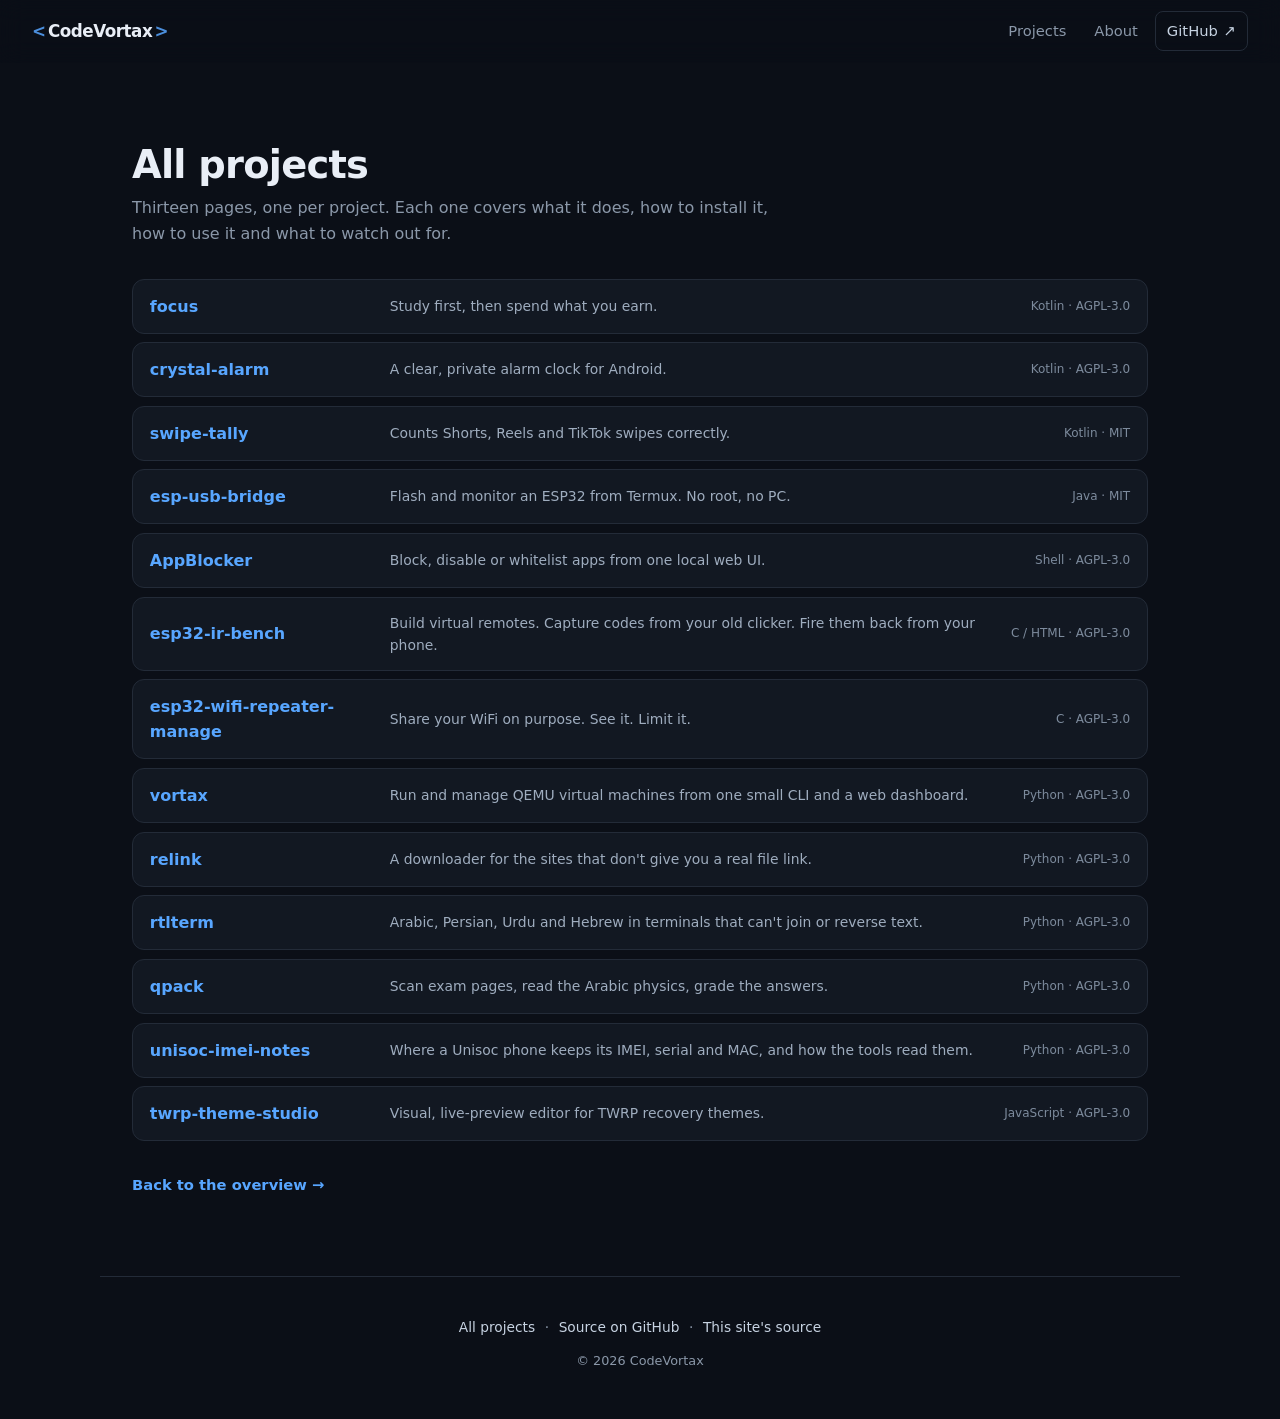
==== projects.html @ 7f116d04 "Add a page per project, generated from data/projects/*.json Build script turns each project's JSON i" ====
<!doctype html>
<html lang="en" class="no-js">
<head>
<meta charset="utf-8">
<meta name="viewport" content="width=device-width, initial-scale=1">
<title>All projects — CodeVortax</title>
<meta name="description" content="Every CodeVortax project, with a page of its own: Android apps, ESP32 firmware, CLI and web tools.">
<meta name="theme-color" content="#0b0f17">
<meta name="color-scheme" content="dark">
<link rel="canonical" href="https://codevortax.github.io/projects.html">

<meta property="og:type" content="website">
<meta property="og:title" content="All projects — CodeVortax">
<meta property="og:description" content="Every CodeVortax project, with a page of its own: Android apps, ESP32 firmware, CLI and web tools.">
<meta property="og:url" content="https://codevortax.github.io/projects.html">
<meta name="twitter:card" content="summary_large_image">

<link rel="icon" href="data:image/svg+xml,%3Csvg xmlns='http://www.w3.org/2000/svg' viewBox='0 0 64 64'%3E%3Crect width='64' height='64' rx='14' fill='%230b0f17'/%3E%3Cpath d='M40 20 26 32l14 12' fill='none' stroke='%2358a6ff' stroke-width='6' stroke-linecap='round' stroke-linejoin='round'/%3E%3C/svg%3E">
<link rel="stylesheet" href="style.css">
<script>document.documentElement.classList.replace('no-js','js');</script>
</head>
<body>

<a class="skip" href="#main">Skip to content</a>
<div class="progress"><span id="bar"></span></div>

<header class="nav">
  <a class="brand" href="index.html">
    <span class="brand-mark" aria-hidden="true">&lt;</span>CodeVortax<span class="brand-mark" aria-hidden="true">&gt;</span>
  </a>
  <nav aria-label="Sections">
    <a href="index.html#projects">Projects</a>
    <a href="index.html#about">About</a>
    <a class="gh" href="https://github.com/CodeVortax">GitHub <span aria-hidden="true">↗</span></a>
  </nav>
</header>

<main id="main">
  <section class="section">
    <div class="section-head reveal">
      <h2>All projects</h2>
      <p>Thirteen pages, one per project. Each one covers what it does, how to install it, how to use it and what to watch out for.</p>
    </div>
    <ul class="rows">
      <li class="row reveal">
        <a href="projects/focus.html">
          <span class="row-name">focus</span>
          <span class="row-desc">Study first, then spend what you earn.</span>
          <span class="row-meta">Kotlin · AGPL-3.0</span>
        </a>
      </li>
      <li class="row reveal">
        <a href="projects/crystal-alarm.html">
          <span class="row-name">crystal-alarm</span>
          <span class="row-desc">A clear, private alarm clock for Android.</span>
          <span class="row-meta">Kotlin · AGPL-3.0</span>
        </a>
      </li>
      <li class="row reveal">
        <a href="projects/swipe-tally.html">
          <span class="row-name">swipe-tally</span>
          <span class="row-desc">Counts Shorts, Reels and TikTok swipes correctly.</span>
          <span class="row-meta">Kotlin · MIT</span>
        </a>
      </li>
      <li class="row reveal">
        <a href="projects/esp-usb-bridge.html">
          <span class="row-name">esp-usb-bridge</span>
          <span class="row-desc">Flash and monitor an ESP32 from Termux. No root, no PC.</span>
          <span class="row-meta">Java · MIT</span>
        </a>
      </li>
      <li class="row reveal">
        <a href="projects/appblocker.html">
          <span class="row-name">AppBlocker</span>
          <span class="row-desc">Block, disable or whitelist apps from one local web UI.</span>
          <span class="row-meta">Shell · AGPL-3.0</span>
        </a>
      </li>
      <li class="row reveal">
        <a href="projects/esp32-ir-bench.html">
          <span class="row-name">esp32-ir-bench</span>
          <span class="row-desc">Build virtual remotes. Capture codes from your old clicker. Fire them back from your phone.</span>
          <span class="row-meta">C / HTML · AGPL-3.0</span>
        </a>
      </li>
      <li class="row reveal">
        <a href="projects/esp32-wifi-repeater-manage.html">
          <span class="row-name">esp32-wifi-repeater-manage</span>
          <span class="row-desc">Share your WiFi on purpose. See it. Limit it.</span>
          <span class="row-meta">C · AGPL-3.0</span>
        </a>
      </li>
      <li class="row reveal">
        <a href="projects/vortax.html">
          <span class="row-name">vortax</span>
          <span class="row-desc">Run and manage QEMU virtual machines from one small CLI and a web dashboard.</span>
          <span class="row-meta">Python · AGPL-3.0</span>
        </a>
      </li>
      <li class="row reveal">
        <a href="projects/relink.html">
          <span class="row-name">relink</span>
          <span class="row-desc">A downloader for the sites that don't give you a real file link.</span>
          <span class="row-meta">Python · AGPL-3.0</span>
        </a>
      </li>
      <li class="row reveal">
        <a href="projects/rtlterm.html">
          <span class="row-name">rtlterm</span>
          <span class="row-desc">Arabic, Persian, Urdu and Hebrew in terminals that can't join or reverse text.</span>
          <span class="row-meta">Python · AGPL-3.0</span>
        </a>
      </li>
      <li class="row reveal">
        <a href="projects/qpack.html">
          <span class="row-name">qpack</span>
          <span class="row-desc">Scan exam pages, read the Arabic physics, grade the answers.</span>
          <span class="row-meta">Python · AGPL-3.0</span>
        </a>
      </li>
      <li class="row reveal">
        <a href="projects/unisoc-imei-notes.html">
          <span class="row-name">unisoc-imei-notes</span>
          <span class="row-desc">Where a Unisoc phone keeps its IMEI, serial and MAC, and how the tools read them.</span>
          <span class="row-meta">Python · AGPL-3.0</span>
        </a>
      </li>
      <li class="row reveal">
        <a href="projects/twrp-theme-studio.html">
          <span class="row-name">twrp-theme-studio</span>
          <span class="row-desc">Visual, live-preview editor for TWRP recovery themes.</span>
          <span class="row-meta">JavaScript · AGPL-3.0</span>
        </a>
      </li>
    </ul>
    <p class="more reveal"><a href="index.html#projects">Back to the overview <span aria-hidden="true">→</span></a></p>
  </section>
</main>

<footer>
  <p class="foot-links">
    <a href="index.html#projects">All projects</a>
    <span aria-hidden="true">·</span>
    <a href="https://github.com/CodeVortax">Source on GitHub</a>
    <span aria-hidden="true">·</span>
    <a href="https://github.com/CodeVortax/CodeVortax.github.io">This site's source</a>
  </p>
  <p class="foot-copy">&copy; <span id="year">2026</span> CodeVortax</p>
</footer>

<script src="app.js" defer></script>
</body>
</html>
---- style.css ----
/* ---------- tokens ---------- */
:root{
  --bg:#0b0f17;
  --bg-soft:#11161f;
  --card:#121822;
  --card-hover:#161d29;
  --line:#232b38;
  --line-hover:#3d6fb4;
  --fg:#e9eef6;
  --muted:#8b98a9;
  --accent:#58a6ff;
  --accent-2:#8b5cf6;
  --green:#3fb950;
  --radius:14px;
  --maxw:1080px;
  --ease:cubic-bezier(.22,.61,.36,1);
}

*,*::before,*::after{box-sizing:border-box}

html{scroll-behavior:smooth;-webkit-text-size-adjust:100%}

body{
  margin:0;
  font-family:ui-sans-serif,system-ui,-apple-system,"Segoe UI",Roboto,sans-serif;
  background:var(--bg);
  color:var(--fg);
  line-height:1.6;
  overflow-x:hidden;
  -webkit-font-smoothing:antialiased;
}

h1,h2,h3{line-height:1.15;letter-spacing:-.02em}
a{color:var(--accent);text-decoration:none}
code{
  font-family:ui-monospace,SFMono-Regular,Menlo,Consolas,monospace;
  font-size:.9em;
  background:#1b2331;
  border:1px solid var(--line);
  border-radius:6px;
  padding:.1em .35em;
  color:#c9d7ea;
}

.skip{
  position:absolute;left:-9999px;top:0;z-index:100;
  background:var(--accent);color:#04121f;padding:.6rem 1rem;border-radius:0 0 8px 0;
}
.skip:focus{left:0}

:focus-visible{outline:2px solid var(--accent);outline-offset:3px;border-radius:4px}

/* ---------- scroll progress ---------- */
.progress{
  position:fixed;inset:0 0 auto 0;height:3px;z-index:60;
  background:transparent;pointer-events:none;
}
.progress span{
  display:block;height:100%;width:0;
  background:linear-gradient(90deg,var(--accent),var(--accent-2));
  transition:width .1s linear;
}

/* ---------- nav ---------- */
.nav{
  position:sticky;top:0;z-index:50;
  display:flex;align-items:center;justify-content:space-between;gap:1rem;
  padding:.7rem clamp(1rem,4vw,2rem);
  background:rgba(11,15,23,.72);
  backdrop-filter:blur(12px);
  -webkit-backdrop-filter:blur(12px);
  border-bottom:1px solid transparent;
  transition:border-color .3s var(--ease),background .3s var(--ease);
  animation:dropIn .7s var(--ease) both;
}
.nav.scrolled{border-bottom-color:var(--line);background:rgba(11,15,23,.9)}

.brand{
  font-weight:800;letter-spacing:-.03em;font-size:1.05rem;color:var(--fg);
  display:inline-flex;align-items:center;gap:.15rem;
}
.brand-mark{color:var(--accent);opacity:.85}

.nav nav{display:flex;align-items:center;gap:.35rem}
.nav nav a{
  color:var(--muted);font-size:.92rem;font-weight:500;
  padding:.45rem .7rem;border-radius:8px;
  transition:color .2s var(--ease),background .2s var(--ease);
}
.nav nav a:hover{color:var(--fg);background:#1a2130}
.nav nav a.gh{
  color:#c7d3e2;border:1px solid var(--line);
  display:inline-flex;align-items:center;gap:.35rem;
  transition:border-color .25s var(--ease),color .25s var(--ease),transform .25s var(--ease);
}
.nav nav a.gh:hover{border-color:var(--accent);color:#fff;transform:translateY(-1px)}

@media (max-width:520px){
  .nav nav a[href="#about"]{display:none}
  .nav nav a{padding:.4rem .55rem;font-size:.86rem}
}

/* keep anchor targets clear of the sticky nav */
section[id]{scroll-margin-top:72px}

/* ---------- hero ---------- */
.hero{
  position:relative;overflow:hidden;
  padding:clamp(4rem,11vw,7.5rem) clamp(1rem,4vw,2rem) clamp(3rem,7vw,5rem);
  text-align:center;
  isolation:isolate;
}
.grid-bg{
  position:absolute;inset:0;z-index:-2;
  background-image:
    linear-gradient(to right,rgba(88,166,255,.07) 1px,transparent 1px),
    linear-gradient(to bottom,rgba(88,166,255,.07) 1px,transparent 1px);
  background-size:56px 56px;
  mask-image:radial-gradient(ellipse 70% 60% at 50% 30%,#000 20%,transparent 75%);
  -webkit-mask-image:radial-gradient(ellipse 70% 60% at 50% 30%,#000 20%,transparent 75%);
}
.blob{
  position:absolute;z-index:-1;border-radius:50%;filter:blur(70px);opacity:.4;
}
.blob.b1{
  width:34rem;height:34rem;left:50%;top:-14rem;margin-left:-20rem;
  background:radial-gradient(circle,#1f6feb,transparent 65%);
  animation:float 16s ease-in-out infinite;
}
.blob.b2{
  width:28rem;height:28rem;right:-8rem;top:4rem;
  background:radial-gradient(circle,#8b5cf6,transparent 65%);
  animation:float 20s ease-in-out infinite reverse;
}

.hero-inner{max-width:46rem;margin:0 auto}
.eyebrow{
  display:inline-flex;align-items:center;gap:.5rem;
  margin:0 0 1.1rem;
  font-size:.8rem;font-weight:600;letter-spacing:.08em;text-transform:uppercase;
  color:var(--muted);
  border:1px solid var(--line);border-radius:999px;
  padding:.35rem .8rem;background:rgba(18,24,34,.7);
}
.eyebrow .dot{
  width:7px;height:7px;border-radius:50%;background:var(--green);
  box-shadow:0 0 0 0 rgba(63,185,80,.6);
  animation:pulse 2.4s ease-out infinite;
}
.hero h1{
  margin:0 0 .9rem;
  font-size:clamp(2.6rem,9vw,4.6rem);
  font-weight:800;
  background:linear-gradient(180deg,#fff 20%,#93a8c4 100%);
  -webkit-background-clip:text;background-clip:text;color:transparent;
}
.lead{
  margin:0 auto 2rem;max-width:38rem;
  font-size:clamp(1rem,2.4vw,1.17rem);
  color:#a9b6c7;
}
.cta{display:flex;gap:.75rem;justify-content:center;flex-wrap:wrap}
.btn{
  display:inline-flex;align-items:center;justify-content:center;
  padding:.72rem 1.3rem;border-radius:10px;
  font-weight:600;font-size:.95rem;
  transition:transform .25s var(--ease),box-shadow .25s var(--ease),background .25s var(--ease),border-color .25s var(--ease);
}
.btn.primary{
  background:linear-gradient(135deg,#2f81f7,#6b4ff5);
  color:#fff;
  box-shadow:0 6px 24px -8px rgba(88,166,255,.7);
}
.btn.primary:hover{transform:translateY(-2px);box-shadow:0 12px 30px -8px rgba(88,166,255,.8)}
.btn.ghost{border:1px solid var(--line);color:#d5e0ee;background:rgba(18,24,34,.6)}
.btn.ghost:hover{border-color:var(--accent);transform:translateY(-2px);color:#fff}

.stats{
  list-style:none;display:flex;flex-wrap:wrap;justify-content:center;gap:clamp(1.2rem,5vw,3rem);
  margin:3rem 0 0;padding:0;
}
.stats li{display:flex;flex-direction:column;gap:.1rem}
.stats b{font-size:1.5rem;font-weight:800;letter-spacing:-.03em}
.stats span{font-size:.76rem;color:var(--muted);text-transform:uppercase;letter-spacing:.08em}

/* hero entrance */
.js .hero .eyebrow,
.js .hero h1,
.js .hero .lead,
.js .hero .cta,
.js .hero .stats{animation:slideUp .85s var(--ease) both}
.js .hero .eyebrow{animation-delay:.05s}
.js .hero h1{animation-delay:.15s}
.js .hero .lead{animation-delay:.25s}
.js .hero .cta{animation-delay:.35s}
.js .hero .stats{animation-delay:.45s}

/* ---------- sections ---------- */
.section{
  max-width:var(--maxw);margin:0 auto;
  padding:clamp(3rem,7vw,5rem) clamp(1rem,4vw,2rem);
}
.section-head{max-width:42rem;margin-bottom:2rem}
.section-head h2{
  margin:0 0 .5rem;font-size:clamp(1.7rem,4.4vw,2.4rem);font-weight:800;
}
.section-head p{margin:0;color:var(--muted)}

/* ---------- filter chips ---------- */
.chips{display:flex;flex-wrap:wrap;gap:.5rem;margin-bottom:1.8rem}
.chip{
  font:inherit;font-size:.86rem;font-weight:600;
  color:var(--muted);cursor:pointer;
  background:var(--bg-soft);border:1px solid var(--line);
  padding:.45rem .95rem;border-radius:999px;
  transition:color .22s var(--ease),border-color .22s var(--ease),background .22s var(--ease),transform .22s var(--ease);
}
.chip:hover{color:var(--fg);transform:translateY(-1px)}
.chip.is-active{
  color:#04121f;background:linear-gradient(135deg,#7cc0ff,#a78bfa);
  border-color:transparent;
}

.empty{color:var(--muted);margin:0 0 1rem}

/* ---------- cards ---------- */
.grid{
  display:grid;
  grid-template-columns:repeat(auto-fill,minmax(min(100%,17.5rem),1fr));
  gap:1rem;
}
.card{
  position:relative;
  display:flex;flex-direction:column;gap:.7rem;
  padding:1.15rem 1.15rem 1rem;
  background:var(--card);
  border:1px solid var(--line);
  border-radius:var(--radius);
  color:inherit;overflow:hidden;
  transition:transform .3s var(--ease),border-color .3s var(--ease),background .3s var(--ease),box-shadow .3s var(--ease);
}
.card::after{
  content:"";position:absolute;inset:0;
  background:radial-gradient(360px circle at var(--mx,50%) var(--my,0%),rgba(88,166,255,.10),transparent 60%);
  opacity:0;transition:opacity .3s var(--ease);pointer-events:none;
}
.card:hover{
  transform:translateY(-4px);
  border-color:var(--line-hover);
  background:var(--card-hover);
  box-shadow:0 14px 34px -18px rgba(0,0,0,.9);
}
.card:hover::after{opacity:1}
.card:active{transform:translateY(-1px)}

.card-top{display:flex;align-items:center;justify-content:space-between;gap:.6rem}
.card h3{
  margin:0;font-size:1.02rem;font-weight:700;color:var(--accent);
  overflow-wrap:anywhere;
}
.badge{
  flex:none;font-size:.72rem;font-weight:700;color:#cbb2ff;
  background:rgba(139,92,246,.13);border:1px solid rgba(139,92,246,.28);
  padding:.1rem .45rem;border-radius:999px;
}
.card p{margin:0;font-size:.9rem;color:#9fadbf;flex:1}
.meta{
  display:flex;align-items:center;gap:.9rem;flex-wrap:wrap;
  font-size:.76rem;color:#7d8b9d;
  border-top:1px solid rgba(35,43,56,.8);padding-top:.7rem;margin-top:.1rem;
}
.lang{display:inline-flex;align-items:center;gap:.38rem;color:#a9b6c7;font-weight:600}
.lang i{width:9px;height:9px;border-radius:50%;background:var(--c,#888);display:inline-block}

.card.featured{border-color:rgba(88,166,255,.32)}
.card.featured::before{
  content:"";position:absolute;inset:0 auto auto 0;width:100%;height:2px;
  background:linear-gradient(90deg,var(--accent),var(--accent-2),transparent);
}

@media (min-width:760px){
  .card.featured{grid-column:span 2}
  .card.featured p{font-size:.98rem}
}

.card.is-hidden{display:none}
.card.pop{animation:cardIn .45s var(--ease) both}

.more{margin:2rem 0 0;font-size:.92rem;font-weight:600}

/* ---------- about columns ---------- */
.cols{
  display:grid;gap:1rem;
  grid-template-columns:repeat(auto-fit,minmax(min(100%,16rem),1fr));
}
.col{
  background:linear-gradient(180deg,var(--card),#0f141d);
  border:1px solid var(--line);border-radius:var(--radius);
  padding:1.3rem;
  transition:border-color .3s var(--ease),transform .3s var(--ease);
}
.col:hover{border-color:#35507a;transform:translateY(-3px)}
.col h3{margin:0 0 .5rem;font-size:1rem;color:#dbe6f3}
.col p{margin:0;font-size:.9rem;color:#98a6b8}
.col em{color:#c7d3e2;font-style:normal;font-weight:600}

/* ---------- footer ---------- */
footer{
  max-width:var(--maxw);margin:0 auto;
  padding:2.4rem clamp(1rem,4vw,2rem) 3rem;
  border-top:1px solid var(--line);
  text-align:center;color:var(--muted);font-size:.86rem;
}
.foot-links{display:flex;gap:.6rem;justify-content:center;flex-wrap:wrap;margin:0 0 .8rem}
.foot-links a{color:#c7d3e2}
.foot-links a:hover{color:var(--accent)}
.foot-note{margin:0 0 .6rem;font-size:.8rem;color:#6f7d8f}
.foot-copy{margin:0;font-size:.8rem}

/* ---------- scroll reveal (slide) ---------- */
.js .reveal{
  opacity:0;
  transform:translateY(26px);
  transition:opacity .7s var(--ease),transform .7s var(--ease);
  will-change:opacity,transform;
}
.js .reveal.from-left{transform:translateX(-30px)}
.js .reveal.from-right{transform:translateX(30px)}
.js .reveal.in{opacity:1;transform:none}

/* ---------- keyframes ---------- */
@keyframes slideUp{
  from{opacity:0;transform:translateY(22px)}
  to{opacity:1;transform:none}
}
@keyframes dropIn{
  from{opacity:0;transform:translateY(-12px)}
  to{opacity:1;transform:none}
}
@keyframes cardIn{
  from{opacity:0;transform:translateY(14px) scale(.985)}
  to{opacity:1;transform:none}
}
@keyframes float{
  0%,100%{transform:translate3d(0,0,0)}
  50%{transform:translate3d(0,26px,0)}
}
@keyframes pulse{
  0%{box-shadow:0 0 0 0 rgba(63,185,80,.55)}
  70%{box-shadow:0 0 0 9px rgba(63,185,80,0)}
  100%{box-shadow:0 0 0 0 rgba(63,185,80,0)}
}

/* ---------- project page ---------- */
.crumb{font-size:.84rem;color:var(--muted);margin:0 0 .9rem}
.crumb a{color:#9fb0c6}
.crumb a:hover{color:var(--accent)}

.phead{
  position:relative;
  padding:clamp(2.4rem,7vw,4.5rem) clamp(1rem,4vw,2rem) clamp(1.6rem,4vw,2.6rem);
  border-bottom:1px solid var(--line);
  background:
    radial-gradient(700px 300px at 20% 0%,rgba(88,166,255,.12),transparent 70%),
    radial-gradient(600px 280px at 85% 10%,rgba(139,92,246,.10),transparent 70%);
  overflow:hidden;
}
.phead-inner{max-width:var(--maxw);margin:0 auto}
.phead h1{
  margin:0 0 .5rem;font-size:clamp(2rem,7vw,3.2rem);font-weight:800;
  overflow-wrap:anywhere;
}
.ptag{margin:0 0 1.3rem;font-size:clamp(1rem,2.6vw,1.18rem);color:#a9b6c7;max-width:44rem}

.tags{display:flex;flex-wrap:wrap;gap:.45rem;margin-bottom:1.5rem}
.tag{
  font-size:.76rem;font-weight:600;color:#a9b6c7;
  background:rgba(18,24,34,.85);border:1px solid var(--line);
  padding:.28rem .62rem;border-radius:999px;
  display:inline-flex;align-items:center;gap:.4rem;
}
.tag.lang{color:#d5e0ee}
.tag.lang i{width:9px;height:9px;border-radius:50%;background:var(--c,#888)}

.pcta{display:flex;gap:.7rem;flex-wrap:wrap}

/* intro + sidebar */
.pwrap{
  max-width:var(--maxw);margin:0 auto;
  padding:clamp(2rem,5vw,3rem) clamp(1rem,4vw,2rem) 0;
  display:grid;gap:clamp(1.5rem,4vw,2.5rem);
  grid-template-columns:1fr;
}
@media (min-width:860px){
  .pwrap{grid-template-columns:minmax(0,1fr) 18rem;align-items:start}
  .pside{position:sticky;top:80px}
}
.pbody{min-width:0}

.pintro p{margin:0 0 1rem;font-size:1.02rem;color:#b7c3d3}
.pintro p:last-child{margin-bottom:0}

.psec h2.sub,
.pwrap-single .sub{margin:2rem 0 1rem}
.sub{font-size:1.15rem;font-weight:700;letter-spacing:-.01em;color:#e9eef6}

.specs{
  background:var(--card);border:1px solid var(--line);border-radius:var(--radius);
  padding:1.1rem 1.15rem;
}
.specs .sub{margin:0 0 .8rem;font-size:.78rem;text-transform:uppercase;letter-spacing:.09em;color:var(--muted)}
.specs dl{margin:0}
.dl-row{display:flex;justify-content:space-between;gap:.9rem;padding:.45rem 0;border-bottom:1px solid rgba(35,43,56,.7)}
.dl-row:last-child{border-bottom:0}
.dl-row dt{font-size:.8rem;color:var(--muted);flex:none;max-width:45%}
.dl-row dd{margin:0;font-size:.82rem;color:#d5e0ee;text-align:right;font-weight:600;overflow-wrap:anywhere}
.dl-row dd code{font-size:.76rem}

.side-link{
  display:block;margin-top:.8rem;text-align:center;
  padding:.6rem;border:1px solid var(--line);border-radius:10px;
  font-size:.86rem;font-weight:600;color:#c7d3e2;
  transition:border-color .25s var(--ease),color .25s var(--ease),transform .25s var(--ease);
}
.side-link:hover{border-color:var(--accent);color:#fff;transform:translateY(-1px)}

/* features */
.features{list-style:none;margin:0;padding:0;display:grid;gap:.7rem}
@media (min-width:700px){.features{grid-template-columns:1fr 1fr}}
.feature{
  background:var(--card);border:1px solid var(--line);border-radius:12px;
  padding:.9rem 1rem;
  transition:border-color .3s var(--ease),transform .3s var(--ease),background .3s var(--ease);
}
.feature:hover{border-color:#35507a;transform:translateY(-2px);background:var(--card-hover)}
.feature h3{margin:0 0 .35rem;font-size:.93rem;color:#dbe6f3}
.feature p{margin:0;font-size:.86rem;color:#98a6b8}

/* install + usage */
.pwrap-single{
  max-width:var(--maxw);margin:0 auto;
  padding:0 clamp(1rem,4vw,2rem);
}
.steps{list-style:none;margin:0;padding:0;display:grid;gap:.8rem;counter-reset:step}
.step{
  display:flex;gap:.9rem;align-items:flex-start;
  background:var(--card);border:1px solid var(--line);border-radius:12px;
  padding:1rem;
}
.step-n{
  flex:none;width:1.7rem;height:1.7rem;border-radius:50%;
  display:grid;place-items:center;
  font-size:.8rem;font-weight:800;color:#04121f;
  background:linear-gradient(135deg,#7cc0ff,#a78bfa);
}
.step-body{min-width:0;flex:1}
.step-body h3{margin:.15rem 0 .5rem;font-size:.95rem;color:#e2eaf4}
.step-body p{margin:0;font-size:.88rem;color:#9fadbf}
.step-body p + .codewrap{margin-top:.7rem}

.usage{display:grid;gap:.8rem}
.usage-block{
  background:var(--card);border:1px solid var(--line);border-radius:12px;padding:1rem;
}
.usage-block h3{margin:0 0 .55rem;font-size:.95rem;color:#e2eaf4}
.usage-block p{margin:0;font-size:.88rem;color:#9fadbf}
.usage-block p + .codewrap{margin-top:.7rem}

/* code blocks */
.codewrap{position:relative}
.codewrap pre{
  margin:0;overflow-x:auto;
  background:#0a0e15;border:1px solid var(--line);border-radius:10px;
  padding:.85rem 1rem;padding-right:4rem;
}
.codewrap code{
  font-size:.83rem;line-height:1.65;color:#c9d7ea;
  background:none;border:0;padding:0;white-space:pre;
}
.copy{
  position:absolute;top:.5rem;right:.5rem;
  font:inherit;font-size:.72rem;font-weight:700;
  color:#93a3b8;background:#161d29;border:1px solid var(--line);
  padding:.25rem .55rem;border-radius:7px;cursor:pointer;
  transition:color .2s var(--ease),border-color .2s var(--ease);
}
.copy:hover{color:#fff;border-color:var(--accent)}
.copy.done{color:#3fb950;border-color:rgba(63,185,80,.5)}

/* tables */
.table-block{max-width:100%}
.table-scroll{overflow-x:auto;border:1px solid var(--line);border-radius:12px}
table{border-collapse:collapse;width:100%;font-size:.86rem;min-width:22rem}
th,td{padding:.6rem .85rem;text-align:left;border-bottom:1px solid rgba(35,43,56,.8)}
th{background:#11161f;color:#a9b6c7;font-size:.76rem;text-transform:uppercase;letter-spacing:.06em}
td{color:#a9b6c7}
tbody tr:last-child td{border-bottom:0}
tbody tr:hover td{background:rgba(88,166,255,.04)}

/* notes */
.notes{list-style:none;margin:0;padding:0;display:grid;gap:.6rem}
.notes li{
  position:relative;padding:.75rem .9rem .75rem 2.1rem;
  background:rgba(22,29,41,.6);border:1px solid var(--line);border-radius:10px;
  font-size:.87rem;color:#9fadbf;
}
.notes li::before{
  content:"!";position:absolute;left:.85rem;top:.75rem;
  width:1.05rem;height:1.05rem;border-radius:50%;
  display:grid;place-items:center;
  font-size:.68rem;font-weight:800;color:#0b0f17;
  background:#d29922;
}

/* prev / next */
.pn{
  max-width:var(--maxw);margin:clamp(2rem,5vw,3rem) auto 0;
  padding:0 clamp(1rem,4vw,2rem) clamp(2rem,5vw,3rem);
  display:grid;gap:.7rem;grid-template-columns:1fr;
}
@media (min-width:620px){
  .pn{grid-template-columns:1fr 1fr}
  .pn-link.next{text-align:right;margin-left:auto;align-items:flex-end}
}
.pn-link{
  display:flex;flex-direction:column;gap:.2rem;
  padding:.9rem 1.1rem;border:1px solid var(--line);border-radius:12px;
  background:var(--card);
  transition:border-color .25s var(--ease),transform .25s var(--ease),background .25s var(--ease);
}
.pn-link:hover{border-color:var(--accent);transform:translateY(-2px);background:var(--card-hover)}
.pn-link span{font-size:.72rem;text-transform:uppercase;letter-spacing:.09em;color:var(--muted)}
.pn-link b{font-size:.95rem;color:var(--accent);overflow-wrap:anywhere}

/* row list (projects.html) */
.rows{list-style:none;margin:0;padding:0;display:grid;gap:.55rem}
.row a{
  display:grid;gap:.2rem;
  grid-template-columns:1fr;
  padding:.85rem 1.05rem;
  background:var(--card);border:1px solid var(--line);border-radius:12px;
  transition:border-color .25s var(--ease),transform .25s var(--ease),background .25s var(--ease);
}
.row a:hover{border-color:var(--accent);transform:translateY(-2px);background:var(--card-hover)}
.row-name{font-weight:700;color:var(--accent);overflow-wrap:anywhere}
.row-desc{font-size:.87rem;color:#9fadbf}
.row-meta{font-size:.75rem;color:#7d8b9d}
@media (min-width:720px){
  .row a{grid-template-columns:14rem 1fr auto;align-items:center;gap:1rem}
  .row-meta{text-align:right}
}

.card .go{color:var(--accent);font-weight:600;margin-left:auto}

/* ---------- reduced motion ---------- */
@media (prefers-reduced-motion:reduce){
  html{scroll-behavior:auto}
  *,*::before,*::after{
    animation-duration:.001ms !important;
    animation-iteration-count:1 !important;
    transition-duration:.001ms !important;
  }
  .js .reveal{opacity:1;transform:none}
}
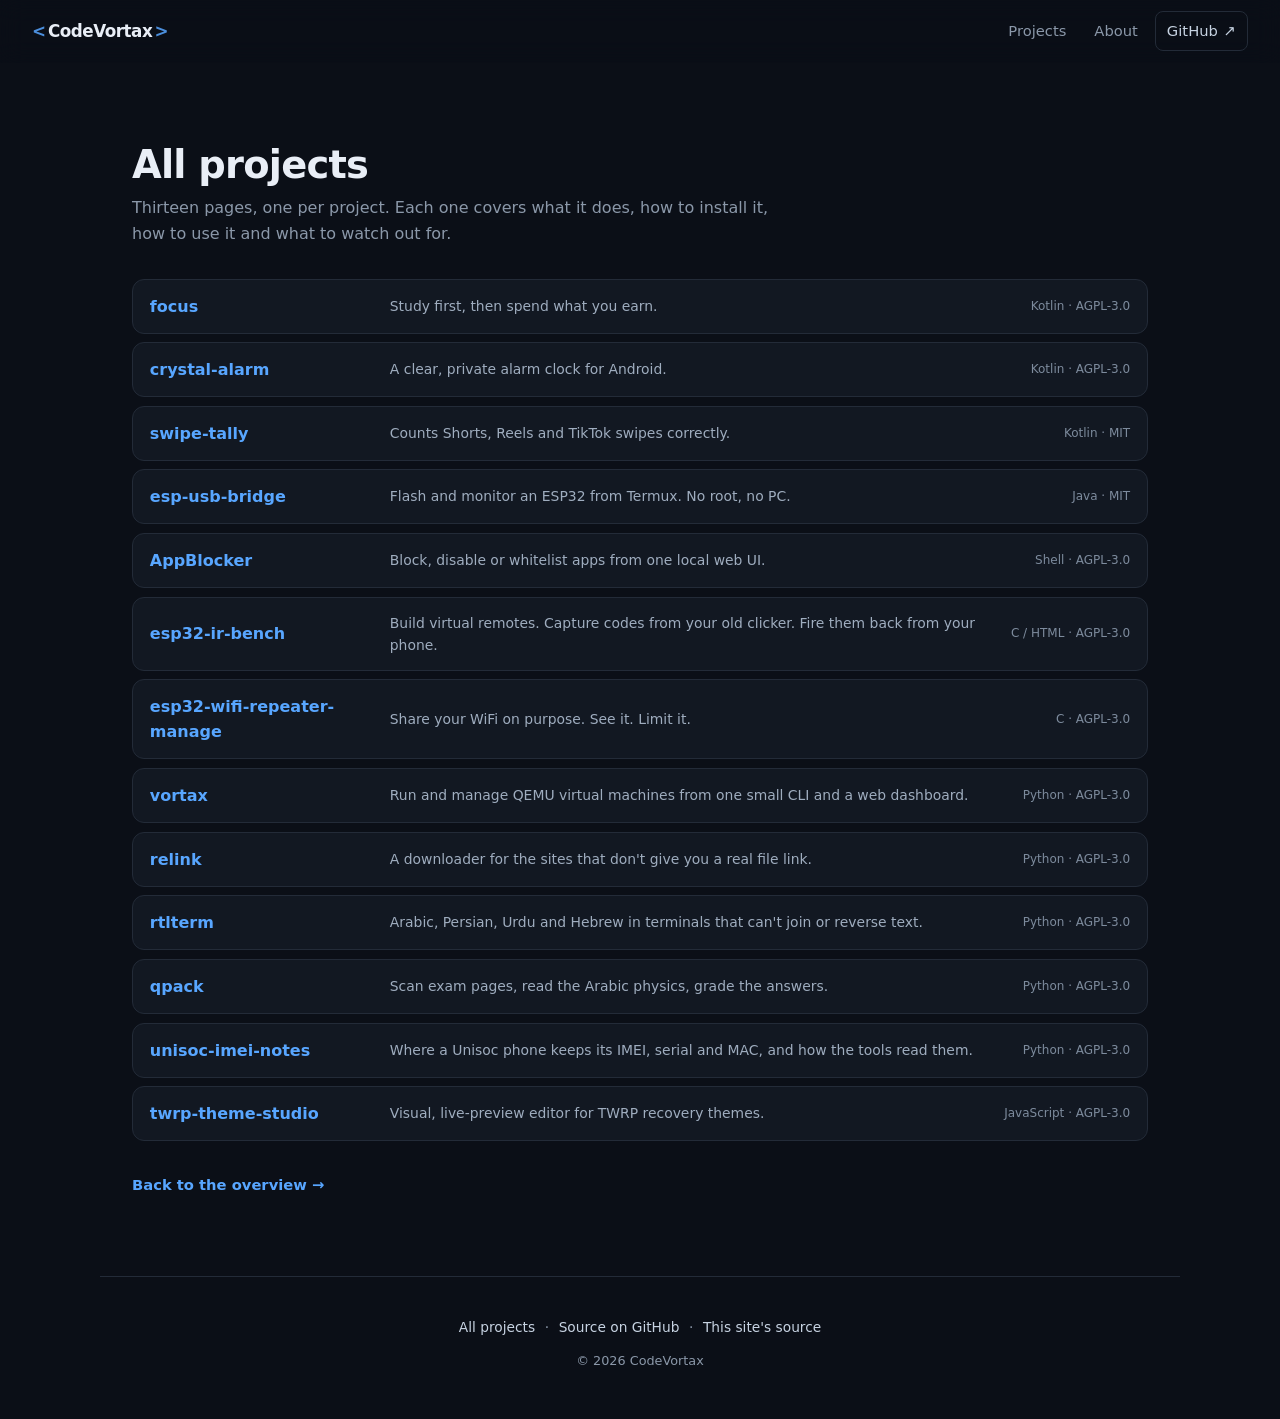
==== commit c939b2ab: "Add social link preview images" ====
--- a/projects.html
+++ b/projects.html
@@ -10,10 +10,19 @@
 <link rel="canonical" href="https://codevortax.github.io/projects.html">
 
 <meta property="og:type" content="website">
+<meta property="og:site_name" content="CodeVortax">
 <meta property="og:title" content="All projects — CodeVortax">
 <meta property="og:description" content="Every CodeVortax project, with a page of its own: Android apps, ESP32 firmware, CLI and web tools.">
 <meta property="og:url" content="https://codevortax.github.io/projects.html">
+<meta property="og:image" content="https://codevortax.github.io/og/cover.png">
+<meta property="og:image:type" content="image/png">
+<meta property="og:image:width" content="1200">
+<meta property="og:image:height" content="630">
+<meta property="og:image:alt" content="CodeVortax — all projects">
 <meta name="twitter:card" content="summary_large_image">
+<meta name="twitter:title" content="All projects — CodeVortax">
+<meta name="twitter:description" content="Every CodeVortax project, with a page of its own: Android apps, ESP32 firmware, CLI and web tools.">
+<meta name="twitter:image" content="https://codevortax.github.io/og/cover.png">
 
 <link rel="icon" href="data:image/svg+xml,%3Csvg xmlns='http://www.w3.org/2000/svg' viewBox='0 0 64 64'%3E%3Crect width='64' height='64' rx='14' fill='%230b0f17'/%3E%3Cpath d='M40 20 26 32l14 12' fill='none' stroke='%2358a6ff' stroke-width='6' stroke-linecap='round' stroke-linejoin='round'/%3E%3C/svg%3E">
 <link rel="stylesheet" href="style.css">
